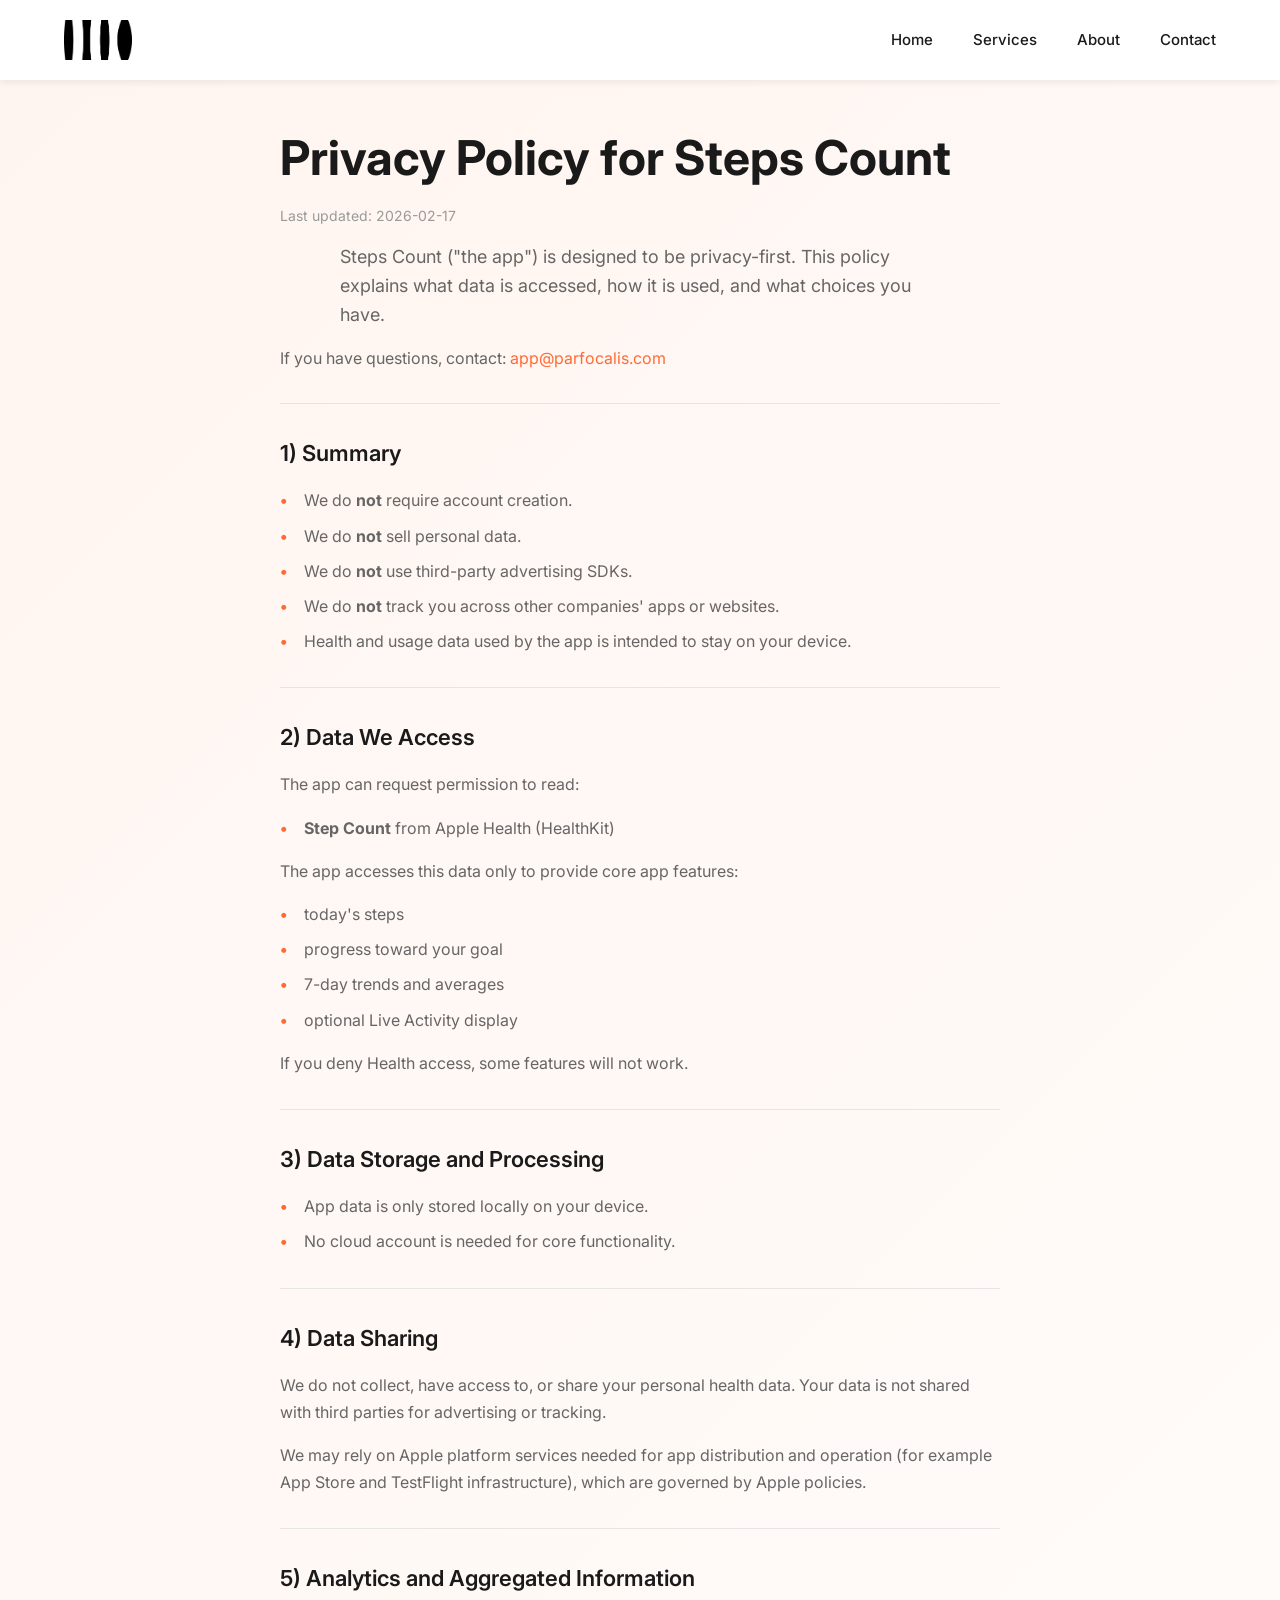
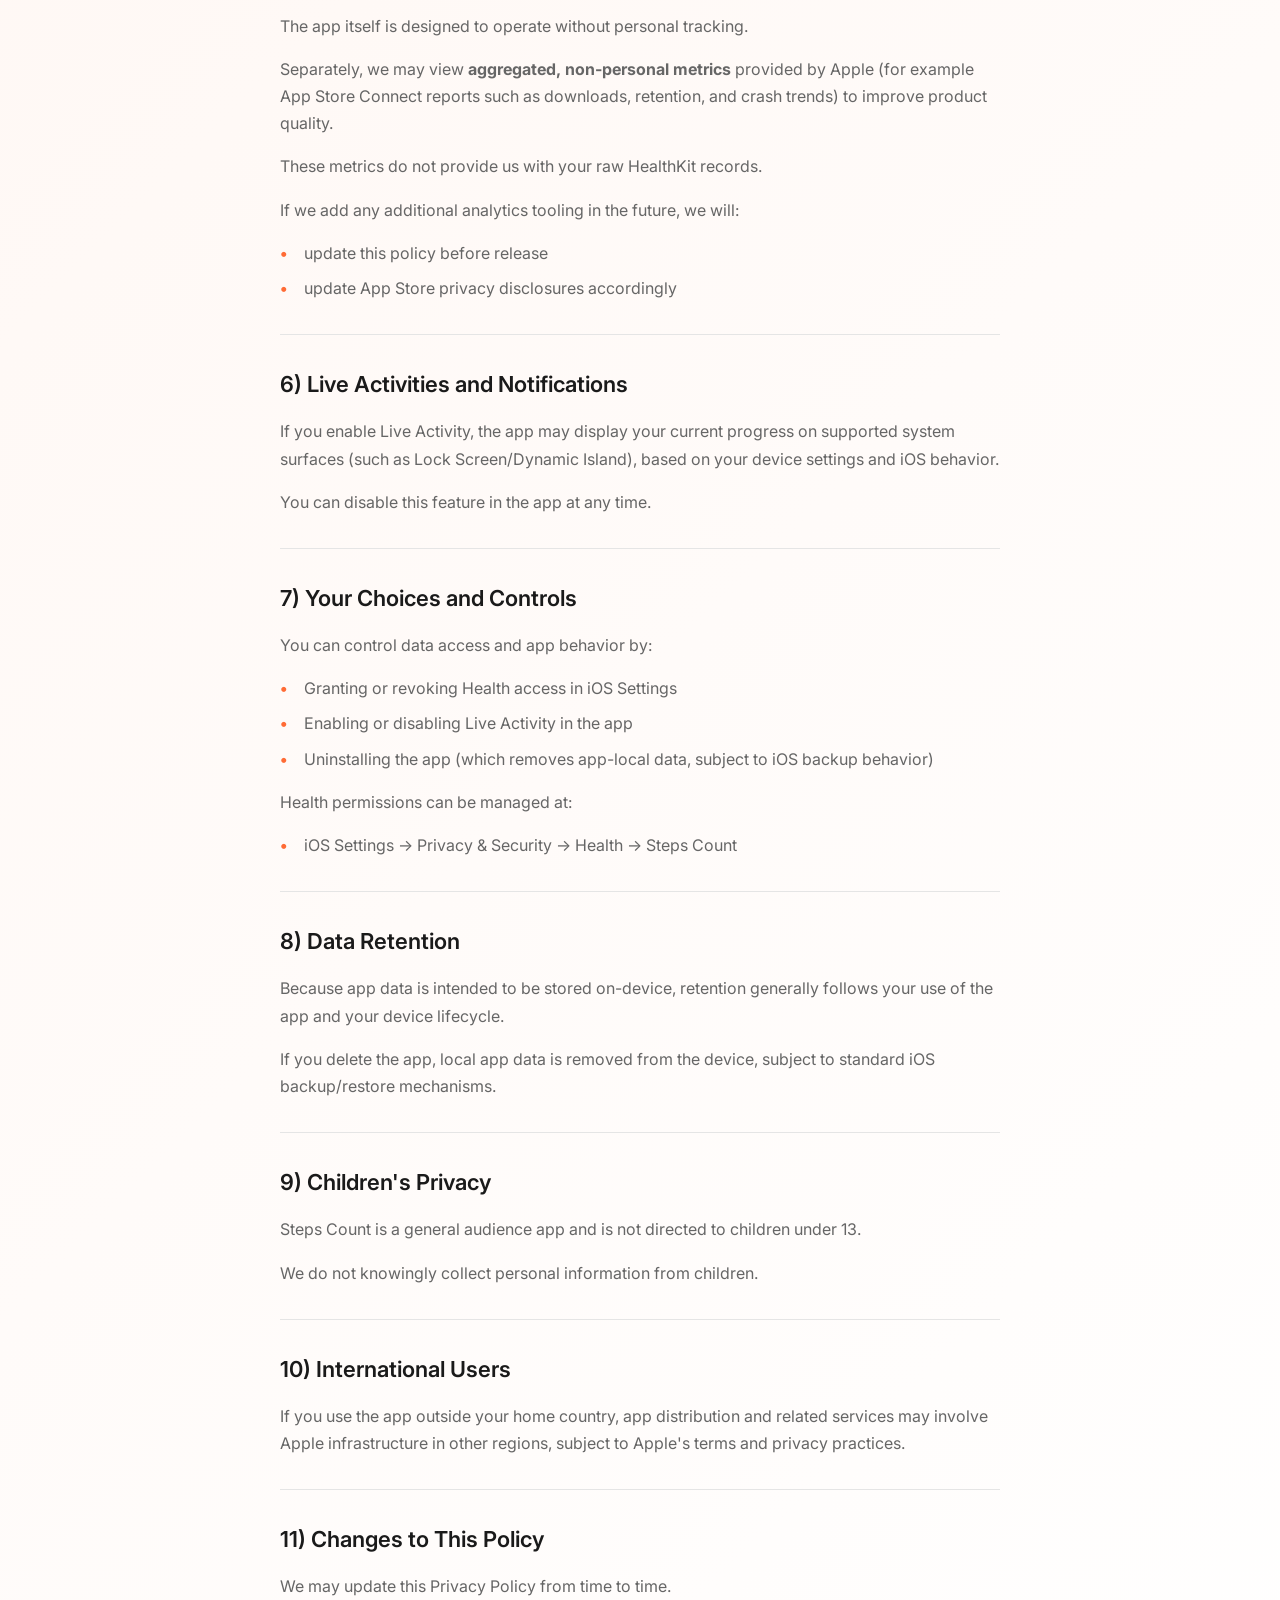
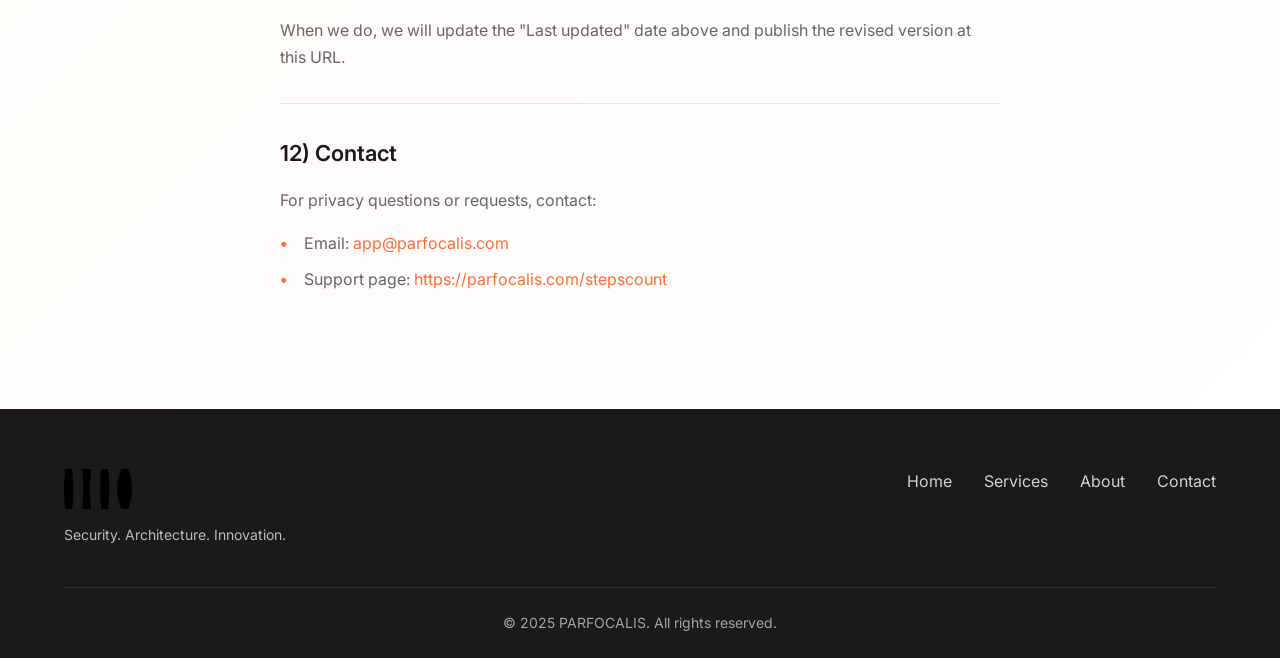
==== stepscount/privacy/index.html @ 031e0982 "added privacy policy page" ====
<!DOCTYPE html>
<html lang="en">
<head>
    <meta charset="UTF-8">
    <meta name="viewport" content="width=device-width, initial-scale=1.0">
    <meta name="description" content="Privacy Policy for Steps Count - Privacy-first step tracking app by PARFOCALIS.">
    <title>Privacy Policy - Steps Count | PARFOCALIS</title>
    <link rel="stylesheet" href="../../styles.css">
    <link rel="preconnect" href="https://fonts.googleapis.com">
    <link rel="preconnect" href="https://fonts.gstatic.com" crossorigin>
    <link href="https://fonts.googleapis.com/css2?family=Inter:wght@300;400;500;600;700&display=swap" rel="stylesheet">
</head>
<body>
    <!-- Navigation -->
    <nav class="navbar" id="navbar">
        <div class="container">
            <div class="nav-wrapper">
                <a href="/" class="logo">
                    <img src="/assets/logo.png" alt="PARFOCALIS" class="logo-img">
                </a>
                <button class="mobile-menu-toggle" id="mobileMenuToggle" aria-label="Toggle menu">
                    <span></span>
                    <span></span>
                    <span></span>
                </button>
                <ul class="nav-menu" id="navMenu">
                    <li><a href="/" class="nav-link">Home</a></li>
                    <li><a href="/#services" class="nav-link">Services</a></li>
                    <li><a href="/#about" class="nav-link">About</a></li>
                    <li><a href="/#contact" class="nav-link">Contact</a></li>
                </ul>
            </div>
        </div>
    </nav>

    <!-- Privacy Policy Content -->
    <main class="privacy-page">
        <div class="container">
            <article class="privacy-content">
                <header class="privacy-header">
                    <h1 class="section-title">Privacy Policy for Steps Count</h1>
                    <p class="privacy-updated">Last updated: 2026-02-17</p>
                    <p class="section-subtitle" style="margin-top: 16px; text-align: left;">
                        Steps Count ("the app") is designed to be privacy-first. This policy explains what data is accessed, how it is used, and what choices you have.
                    </p>
                    <p class="privacy-contact-intro">If you have questions, contact: <a href="mailto:app@parfocalis.com">app@parfocalis.com</a></p>
                </header>

                <hr class="privacy-hr">

                <section class="privacy-section">
                    <h2 class="privacy-h2">1) Summary</h2>
                    <ul class="privacy-list">
                        <li>We do <strong>not</strong> require account creation.</li>
                        <li>We do <strong>not</strong> sell personal data.</li>
                        <li>We do <strong>not</strong> use third-party advertising SDKs.</li>
                        <li>We do <strong>not</strong> track you across other companies' apps or websites.</li>
                        <li>Health and usage data used by the app is intended to stay on your device.</li>
                    </ul>
                </section>

                <hr class="privacy-hr">

                <section class="privacy-section">
                    <h2 class="privacy-h2">2) Data We Access</h2>
                    <p>The app can request permission to read:</p>
                    <ul class="privacy-list">
                        <li><strong>Step Count</strong> from Apple Health (HealthKit)</li>
                    </ul>
                    <p>The app accesses this data only to provide core app features:</p>
                    <ul class="privacy-list">
                        <li>today's steps</li>
                        <li>progress toward your goal</li>
                        <li>7-day trends and averages</li>
                        <li>optional Live Activity display</li>
                    </ul>
                    <p>If you deny Health access, some features will not work.</p>
                </section>

                <hr class="privacy-hr">

                <section class="privacy-section">
                    <h2 class="privacy-h2">3) Data Storage and Processing</h2>
                    <ul class="privacy-list">
                        <li>App data is only stored locally on your device.</li>
                        <li>No cloud account is needed for core functionality.</li>
                    </ul>
                </section>

                <hr class="privacy-hr">

                <section class="privacy-section">
                    <h2 class="privacy-h2">4) Data Sharing</h2>
                    <p>We do not collect, have access to, or share your personal health data. Your data is not shared with third parties for advertising or tracking.</p>
                    <p>We may rely on Apple platform services needed for app distribution and operation (for example App Store and TestFlight infrastructure), which are governed by Apple policies.</p>
                </section>

                <hr class="privacy-hr">

                <section class="privacy-section">
                    <h2 class="privacy-h2">5) Analytics and Aggregated Information</h2>
                    <p>The app itself is designed to operate without personal tracking.</p>
                    <p>Separately, we may view <strong>aggregated, non-personal metrics</strong> provided by Apple (for example App Store Connect reports such as downloads, retention, and crash trends) to improve product quality.</p>
                    <p>These metrics do not provide us with your raw HealthKit records.</p>
                    <p>If we add any additional analytics tooling in the future, we will:</p>
                    <ul class="privacy-list">
                        <li>update this policy before release</li>
                        <li>update App Store privacy disclosures accordingly</li>
                    </ul>
                </section>

                <hr class="privacy-hr">

                <section class="privacy-section">
                    <h2 class="privacy-h2">6) Live Activities and Notifications</h2>
                    <p>If you enable Live Activity, the app may display your current progress on supported system surfaces (such as Lock Screen/Dynamic Island), based on your device settings and iOS behavior.</p>
                    <p>You can disable this feature in the app at any time.</p>
                </section>

                <hr class="privacy-hr">

                <section class="privacy-section">
                    <h2 class="privacy-h2">7) Your Choices and Controls</h2>
                    <p>You can control data access and app behavior by:</p>
                    <ul class="privacy-list">
                        <li>Granting or revoking Health access in iOS Settings</li>
                        <li>Enabling or disabling Live Activity in the app</li>
                        <li>Uninstalling the app (which removes app-local data, subject to iOS backup behavior)</li>
                    </ul>
                    <p>Health permissions can be managed at:</p>
                    <ul class="privacy-list">
                        <li>iOS Settings → Privacy &amp; Security → Health → Steps Count</li>
                    </ul>
                </section>

                <hr class="privacy-hr">

                <section class="privacy-section">
                    <h2 class="privacy-h2">8) Data Retention</h2>
                    <p>Because app data is intended to be stored on-device, retention generally follows your use of the app and your device lifecycle.</p>
                    <p>If you delete the app, local app data is removed from the device, subject to standard iOS backup/restore mechanisms.</p>
                </section>

                <hr class="privacy-hr">

                <section class="privacy-section">
                    <h2 class="privacy-h2">9) Children's Privacy</h2>
                    <p>Steps Count is a general audience app and is not directed to children under 13.</p>
                    <p>We do not knowingly collect personal information from children.</p>
                </section>

                <hr class="privacy-hr">

                <section class="privacy-section">
                    <h2 class="privacy-h2">10) International Users</h2>
                    <p>If you use the app outside your home country, app distribution and related services may involve Apple infrastructure in other regions, subject to Apple's terms and privacy practices.</p>
                </section>

                <hr class="privacy-hr">

                <section class="privacy-section">
                    <h2 class="privacy-h2">11) Changes to This Policy</h2>
                    <p>We may update this Privacy Policy from time to time.</p>
                    <p>When we do, we will update the "Last updated" date above and publish the revised version at this URL.</p>
                </section>

                <hr class="privacy-hr">

                <section class="privacy-section">
                    <h2 class="privacy-h2">12) Contact</h2>
                    <p>For privacy questions or requests, contact:</p>
                    <ul class="privacy-list">
                        <li>Email: <a href="mailto:app@parfocalis.com">app@parfocalis.com</a></li>
                        <li>Support page: <a href="https://parfocalis.com/stepscount">https://parfocalis.com/stepscount</a></li>
                    </ul>
                </section>
            </article>
        </div>
    </main>

    <!-- Footer -->
    <footer class="footer">
        <div class="container">
            <div class="footer-content">
                <div class="footer-brand">
                    <img src="/assets/logo.png" alt="PARFOCALIS" class="footer-logo">
                    <p class="footer-tagline">Security. Architecture. Innovation.</p>
                </div>
                <div class="footer-links">
                    <a href="/">Home</a>
                    <a href="/#services">Services</a>
                    <a href="/#about">About</a>
                    <a href="/#contact">Contact</a>
                </div>
            </div>
            <div class="footer-bottom">
                <p>&copy; 2025 PARFOCALIS. All rights reserved.</p>
            </div>
        </div>
    </footer>

    <script src="/script.js"></script>
</body>
</html>
---- styles.css ----
/* Reset and Base Styles */
* {
    margin: 0;
    padding: 0;
    box-sizing: border-box;
}

:root {
    --primary-color: #FF6B35;
    --primary-dark: #E55A2B;
    --primary-light: #FF8C61;
    --text-dark: #1A1A1A;
    --text-light: #666666;
    --text-lighter: #999999;
    --bg-light: #FAFAFA;
    --bg-white: #FFFFFF;
    --border-color: #E5E5E5;
    --shadow-sm: 0 2px 8px rgba(0, 0, 0, 0.08);
    --shadow-md: 0 4px 16px rgba(0, 0, 0, 0.12);
    --shadow-lg: 0 8px 32px rgba(0, 0, 0, 0.16);
    --transition: all 0.3s cubic-bezier(0.4, 0, 0.2, 1);
}

html {
    scroll-behavior: smooth;
}

body {
    font-family: 'Inter', -apple-system, BlinkMacSystemFont, 'Segoe UI', Roboto, Oxygen, Ubuntu, Cantarell, sans-serif;
    color: var(--text-dark);
    line-height: 1.6;
    overflow-x: hidden;
}

.container {
    max-width: 1200px;
    margin: 0 auto;
    padding: 0 24px;
}

/* Navigation */
.navbar {
    position: fixed;
    top: 0;
    left: 0;
    right: 0;
    background: rgba(255, 255, 255, 0.95);
    backdrop-filter: blur(10px);
    box-shadow: var(--shadow-sm);
    z-index: 1000;
    transition: var(--transition);
}

.navbar.scrolled {
    box-shadow: var(--shadow-md);
}

.nav-wrapper {
    display: flex;
    justify-content: space-between;
    align-items: center;
    padding: 20px 0;
}

.logo {
    text-decoration: none;
    font-weight: 700;
    font-size: 24px;
    color: var(--text-dark);
    transition: var(--transition);
    display: flex;
    align-items: center;
}

.logo-img {
    height: 40px;
    width: auto;
    object-fit: contain;
    transition: var(--transition);
}

.logo:hover .logo-img {
    opacity: 0.8;
}

.logo-text {
    background: linear-gradient(135deg, var(--primary-color), var(--primary-dark));
    -webkit-background-clip: text;
    -webkit-text-fill-color: transparent;
    background-clip: text;
}

.nav-menu {
    display: flex;
    list-style: none;
    gap: 40px;
    align-items: center;
}

.nav-link {
    text-decoration: none;
    color: var(--text-dark);
    font-weight: 500;
    font-size: 15px;
    transition: var(--transition);
    position: relative;
}

.nav-link::after {
    content: '';
    position: absolute;
    bottom: -4px;
    left: 0;
    width: 0;
    height: 2px;
    background: var(--primary-color);
    transition: var(--transition);
}

.nav-link:hover {
    color: var(--primary-color);
}

.nav-link:hover::after {
    width: 100%;
}

.mobile-menu-toggle {
    display: none;
    flex-direction: column;
    gap: 5px;
    background: none;
    border: none;
    cursor: pointer;
    padding: 5px;
}

.mobile-menu-toggle span {
    width: 25px;
    height: 2px;
    background: var(--text-dark);
    transition: var(--transition);
}

/* Hero Section */
.hero {
    min-height: 100vh;
    display: flex;
    align-items: center;
    padding: 120px 0 80px;
    background: linear-gradient(135deg, #FFF5F0 0%, #FFFFFF 100%);
    position: relative;
    overflow: hidden;
}

.hero::before {
    content: '';
    position: absolute;
    top: -50%;
    right: -10%;
    width: 600px;
    height: 600px;
    background: radial-gradient(circle, rgba(255, 107, 53, 0.1) 0%, transparent 70%);
    border-radius: 50%;
}

.hero-content {
    position: relative;
    z-index: 1;
    max-width: 700px;
}

.hero-title {
    font-size: clamp(48px, 8vw, 72px);
    font-weight: 700;
    line-height: 1.1;
    margin-bottom: 24px;
    color: var(--text-dark);
}

.title-line {
    display: block;
}

.hero-subtitle {
    font-size: 20px;
    color: var(--text-light);
    margin-bottom: 40px;
    line-height: 1.6;
}

.hero-buttons {
    display: flex;
    gap: 16px;
    flex-wrap: wrap;
}

.btn {
    display: inline-block;
    padding: 16px 32px;
    border-radius: 8px;
    text-decoration: none;
    font-weight: 600;
    font-size: 16px;
    transition: var(--transition);
    cursor: pointer;
    border: none;
}

.btn-primary {
    background: var(--primary-color);
    color: white;
    box-shadow: var(--shadow-md);
}

.btn-primary:hover {
    background: var(--primary-dark);
    transform: translateY(-2px);
    box-shadow: var(--shadow-lg);
}

.btn-secondary {
    background: transparent;
    color: var(--primary-color);
    border: 2px solid var(--primary-color);
}

.btn-secondary:hover {
    background: var(--primary-color);
    color: white;
    transform: translateY(-2px);
}

.hero-visual {
    position: absolute;
    right: 0;
    top: 50%;
    transform: translateY(-50%);
    width: 40%;
    height: 100%;
    opacity: 0.1;
}

.hero-shape {
    width: 100%;
    height: 100%;
    background: linear-gradient(135deg, var(--primary-color), var(--primary-dark));
    clip-path: polygon(30% 0%, 100% 0%, 100% 100%, 0% 100%);
}

/* Services Section */
.services {
    padding: 100px 0;
    background: var(--bg-white);
}

.section-header {
    text-align: center;
    margin-bottom: 64px;
}

.section-title {
    font-size: clamp(36px, 5vw, 48px);
    font-weight: 700;
    margin-bottom: 16px;
    color: var(--text-dark);
}

.section-subtitle {
    font-size: 18px;
    color: var(--text-light);
    max-width: 600px;
    margin: 0 auto;
}

.services-grid {
    display: grid;
    grid-template-columns: repeat(auto-fit, minmax(280px, 1fr));
    gap: 32px;
    margin-top: 64px;
}

.service-card {
    background: var(--bg-white);
    padding: 40px;
    border-radius: 16px;
    border: 1px solid var(--border-color);
    transition: var(--transition);
    cursor: pointer;
}

.service-card:hover {
    transform: translateY(-8px);
    box-shadow: var(--shadow-lg);
    border-color: var(--primary-color);
}

.service-icon {
    width: 64px;
    height: 64px;
    background: linear-gradient(135deg, rgba(255, 107, 53, 0.1), rgba(255, 107, 53, 0.05));
    border-radius: 12px;
    display: flex;
    align-items: center;
    justify-content: center;
    margin-bottom: 24px;
    color: var(--primary-color);
}

.service-icon svg {
    width: 32px;
    height: 32px;
}

.service-title {
    font-size: 24px;
    font-weight: 600;
    margin-bottom: 16px;
    color: var(--text-dark);
}

.service-description {
    color: var(--text-light);
    line-height: 1.7;
}

/* About Section */
.about {
    padding: 100px 0;
    background: var(--bg-light);
}

.about-content {
    max-width: 800px;
    margin: 0 auto;
}

.about-text {
    text-align: center;
}

.about-description {
    font-size: 18px;
    color: var(--text-light);
    margin-bottom: 24px;
    line-height: 1.8;
}

.about-stats {
    display: flex;
    justify-content: center;
    gap: 64px;
    margin-top: 48px;
    flex-wrap: wrap;
}

.stat-item {
    text-align: center;
}

.stat-number {
    font-size: 48px;
    font-weight: 700;
    color: var(--primary-color);
    margin-bottom: 8px;
}

.stat-label {
    font-size: 14px;
    color: var(--text-light);
    text-transform: uppercase;
    letter-spacing: 1px;
}

/* Contact Section */
.contact {
    padding: 100px 0;
    background: var(--bg-white);
}

.contact-content {
    max-width: 800px;
    margin: 64px auto 0;
}

.contact-info {
    display: grid;
    grid-template-columns: repeat(auto-fit, minmax(300px, 1fr));
    gap: 32px;
}

.contact-item {
    display: flex;
    gap: 24px;
    padding: 32px;
    background: var(--bg-light);
    border-radius: 16px;
    transition: var(--transition);
}

.contact-item:hover {
    transform: translateY(-4px);
    box-shadow: var(--shadow-md);
}

.contact-icon {
    width: 56px;
    height: 56px;
    background: linear-gradient(135deg, var(--primary-color), var(--primary-dark));
    border-radius: 12px;
    display: flex;
    align-items: center;
    justify-content: center;
    color: white;
    flex-shrink: 0;
}

.contact-icon svg {
    width: 24px;
    height: 24px;
}

.contact-details h3 {
    font-size: 18px;
    font-weight: 600;
    margin-bottom: 8px;
    color: var(--text-dark);
}

.contact-details a {
    color: var(--primary-color);
    text-decoration: none;
    font-size: 16px;
    transition: var(--transition);
}

.contact-details a:hover {
    color: var(--primary-dark);
    text-decoration: underline;
}

/* Footer */
.footer {
    background: var(--text-dark);
    color: white;
    padding: 60px 0 24px;
}

.footer-content {
    display: flex;
    justify-content: space-between;
    align-items: flex-start;
    margin-bottom: 40px;
    flex-wrap: wrap;
    gap: 32px;
}

.footer-logo {
    height: 40px;
    width: auto;
    max-width: 200px;
    object-fit: contain;
    margin-bottom: 8px;
}

.footer-brand .logo-text {
    background: linear-gradient(135deg, var(--primary-color), var(--primary-light));
    -webkit-background-clip: text;
    -webkit-text-fill-color: transparent;
    background-clip: text;
    font-size: 24px;
    font-weight: 700;
    display: block;
    margin-bottom: 8px;
}

.footer-tagline {
    color: rgba(255, 255, 255, 0.7);
    font-size: 14px;
}

.footer-links {
    display: flex;
    gap: 32px;
    flex-wrap: wrap;
}

.footer-links a {
    color: rgba(255, 255, 255, 0.8);
    text-decoration: none;
    transition: var(--transition);
}

.footer-links a:hover {
    color: var(--primary-color);
}

.footer-bottom {
    text-align: center;
    padding-top: 24px;
    border-top: 1px solid rgba(255, 255, 255, 0.1);
    color: rgba(255, 255, 255, 0.6);
    font-size: 14px;
}

/* Responsive Design */
@media (max-width: 768px) {
    .mobile-menu-toggle {
        display: flex;
    }

    .nav-menu {
        position: fixed;
        top: 70px;
        left: 0;
        right: 0;
        background: white;
        flex-direction: column;
        padding: 24px;
        box-shadow: var(--shadow-lg);
        transform: translateX(-100%);
        transition: var(--transition);
        gap: 24px;
    }

    .nav-menu.active {
        transform: translateX(0);
    }

    .hero {
        text-align: center;
        padding: 100px 0 60px;
    }

    .hero-content {
        max-width: 100%;
    }

    .hero-visual {
        display: none;
    }

    .hero-buttons {
        justify-content: center;
    }

    .services-grid {
        grid-template-columns: 1fr;
    }

    .about-stats {
        gap: 32px;
    }

    .contact-info {
        grid-template-columns: 1fr;
    }

    .footer-content {
        flex-direction: column;
        text-align: center;
    }

    .footer-links {
        justify-content: center;
    }
}

@media (max-width: 480px) {
    .container {
        padding: 0 16px;
    }

    .hero-title {
        font-size: 40px;
    }

    .hero-subtitle {
        font-size: 18px;
    }

    .btn {
        padding: 14px 24px;
        font-size: 14px;
    }

    .service-card {
        padding: 32px 24px;
    }

    .section-title {
        font-size: 32px;
    }
}

/* Privacy Policy Page */
.privacy-page {
    padding: 120px 0 100px;
    background: linear-gradient(135deg, #FFF5F0 0%, #FFFFFF 100%);
    min-height: 100vh;
}

.privacy-content {
    max-width: 720px;
    margin: 0 auto;
}

.privacy-header {
    margin-bottom: 8px;
}

.privacy-header .section-title {
    margin-bottom: 8px;
}

.privacy-updated {
    font-size: 14px;
    color: var(--text-lighter);
    margin-bottom: 0;
}

.privacy-contact-intro {
    margin-top: 16px;
    color: var(--text-light);
    font-size: 16px;
}

.privacy-contact-intro a {
    color: var(--primary-color);
    text-decoration: none;
}

.privacy-contact-intro a:hover {
    color: var(--primary-dark);
    text-decoration: underline;
}

.privacy-hr {
    border: none;
    border-top: 1px solid var(--border-color);
    margin: 32px 0;
}

.privacy-section {
    margin-bottom: 8px;
}

.privacy-h2 {
    font-size: 22px;
    font-weight: 600;
    color: var(--text-dark);
    margin-bottom: 16px;
}

.privacy-section p {
    color: var(--text-light);
    font-size: 16px;
    line-height: 1.7;
    margin-bottom: 16px;
}

.privacy-section p:last-child {
    margin-bottom: 0;
}

.privacy-list {
    list-style: none;
    margin: 0 0 16px 0;
    padding: 0;
}

.privacy-list li {
    color: var(--text-light);
    font-size: 16px;
    line-height: 1.7;
    padding-left: 24px;
    position: relative;
    margin-bottom: 8px;
}

.privacy-list li::before {
    content: '•';
    color: var(--primary-color);
    font-weight: 700;
    position: absolute;
    left: 0;
}

.privacy-list li:last-child {
    margin-bottom: 0;
}

.privacy-content a {
    color: var(--primary-color);
    text-decoration: none;
}

.privacy-content a:hover {
    color: var(--primary-dark);
    text-decoration: underline;
}
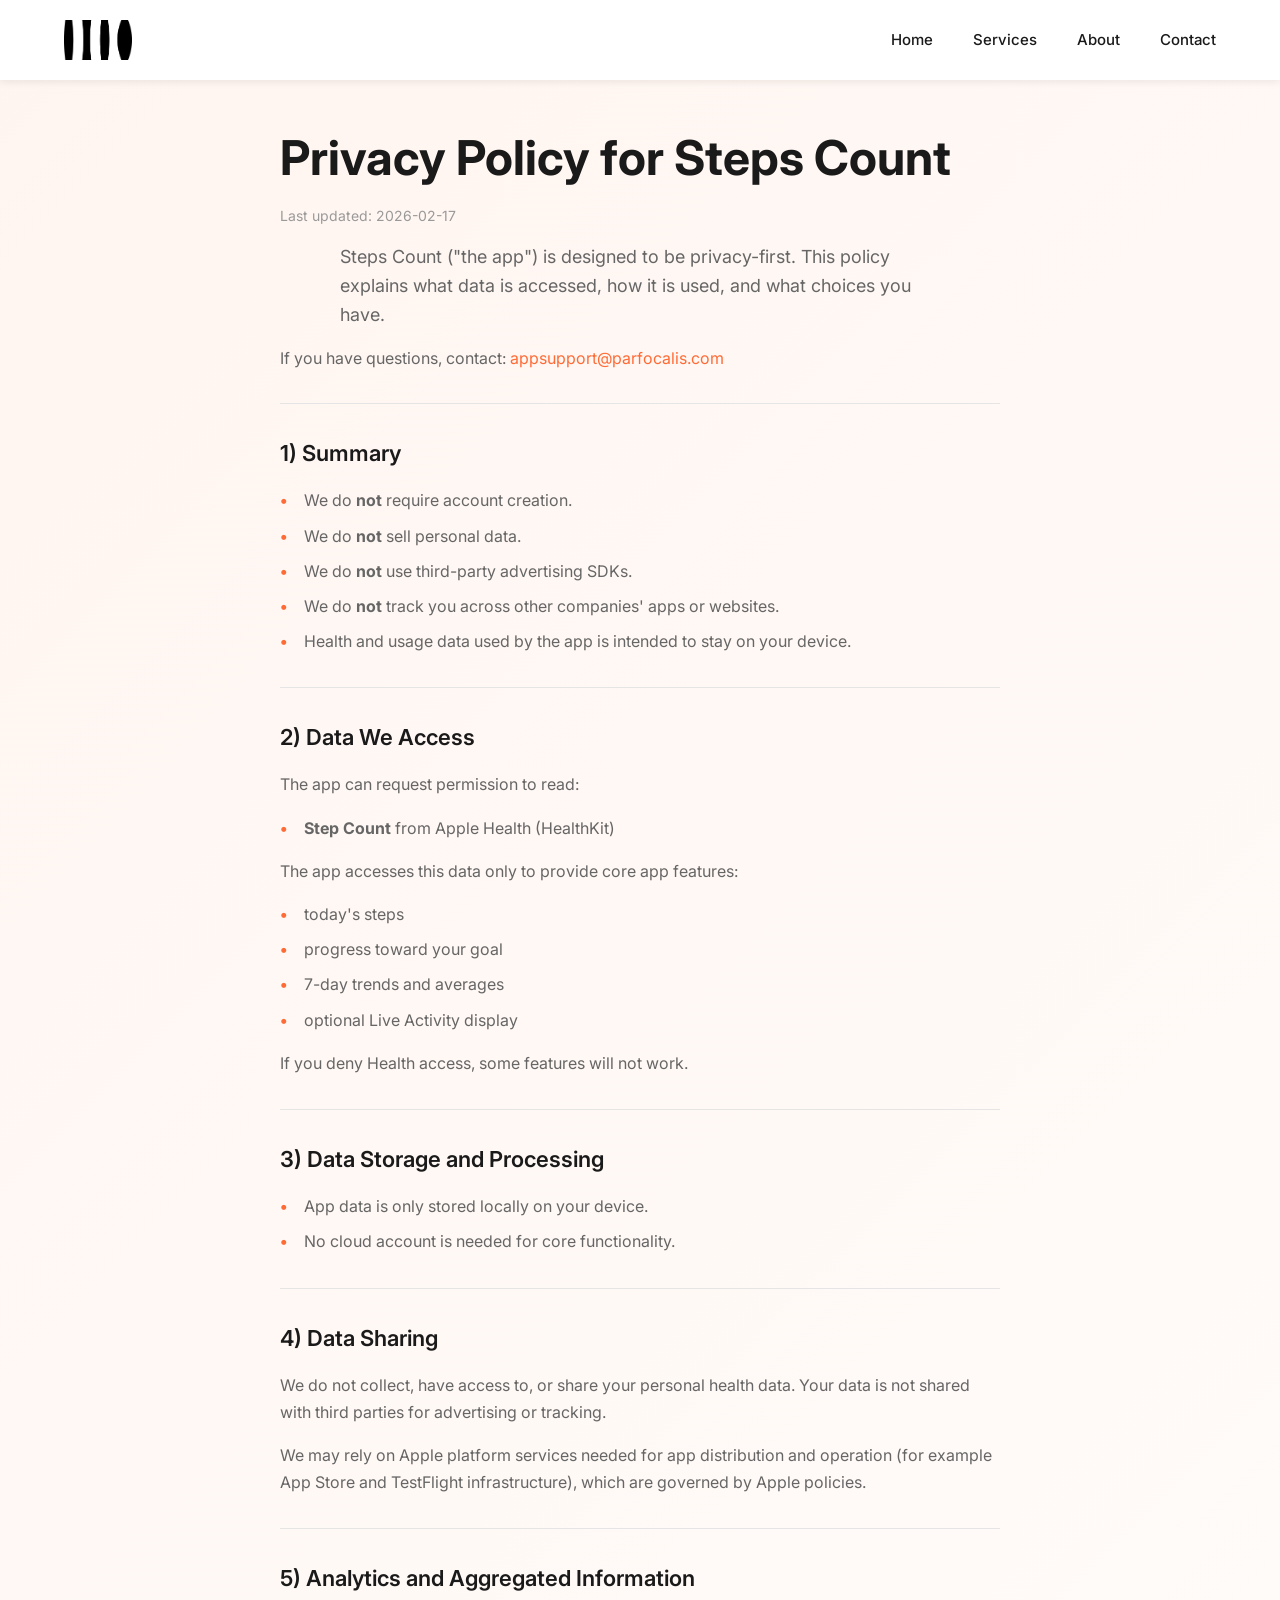
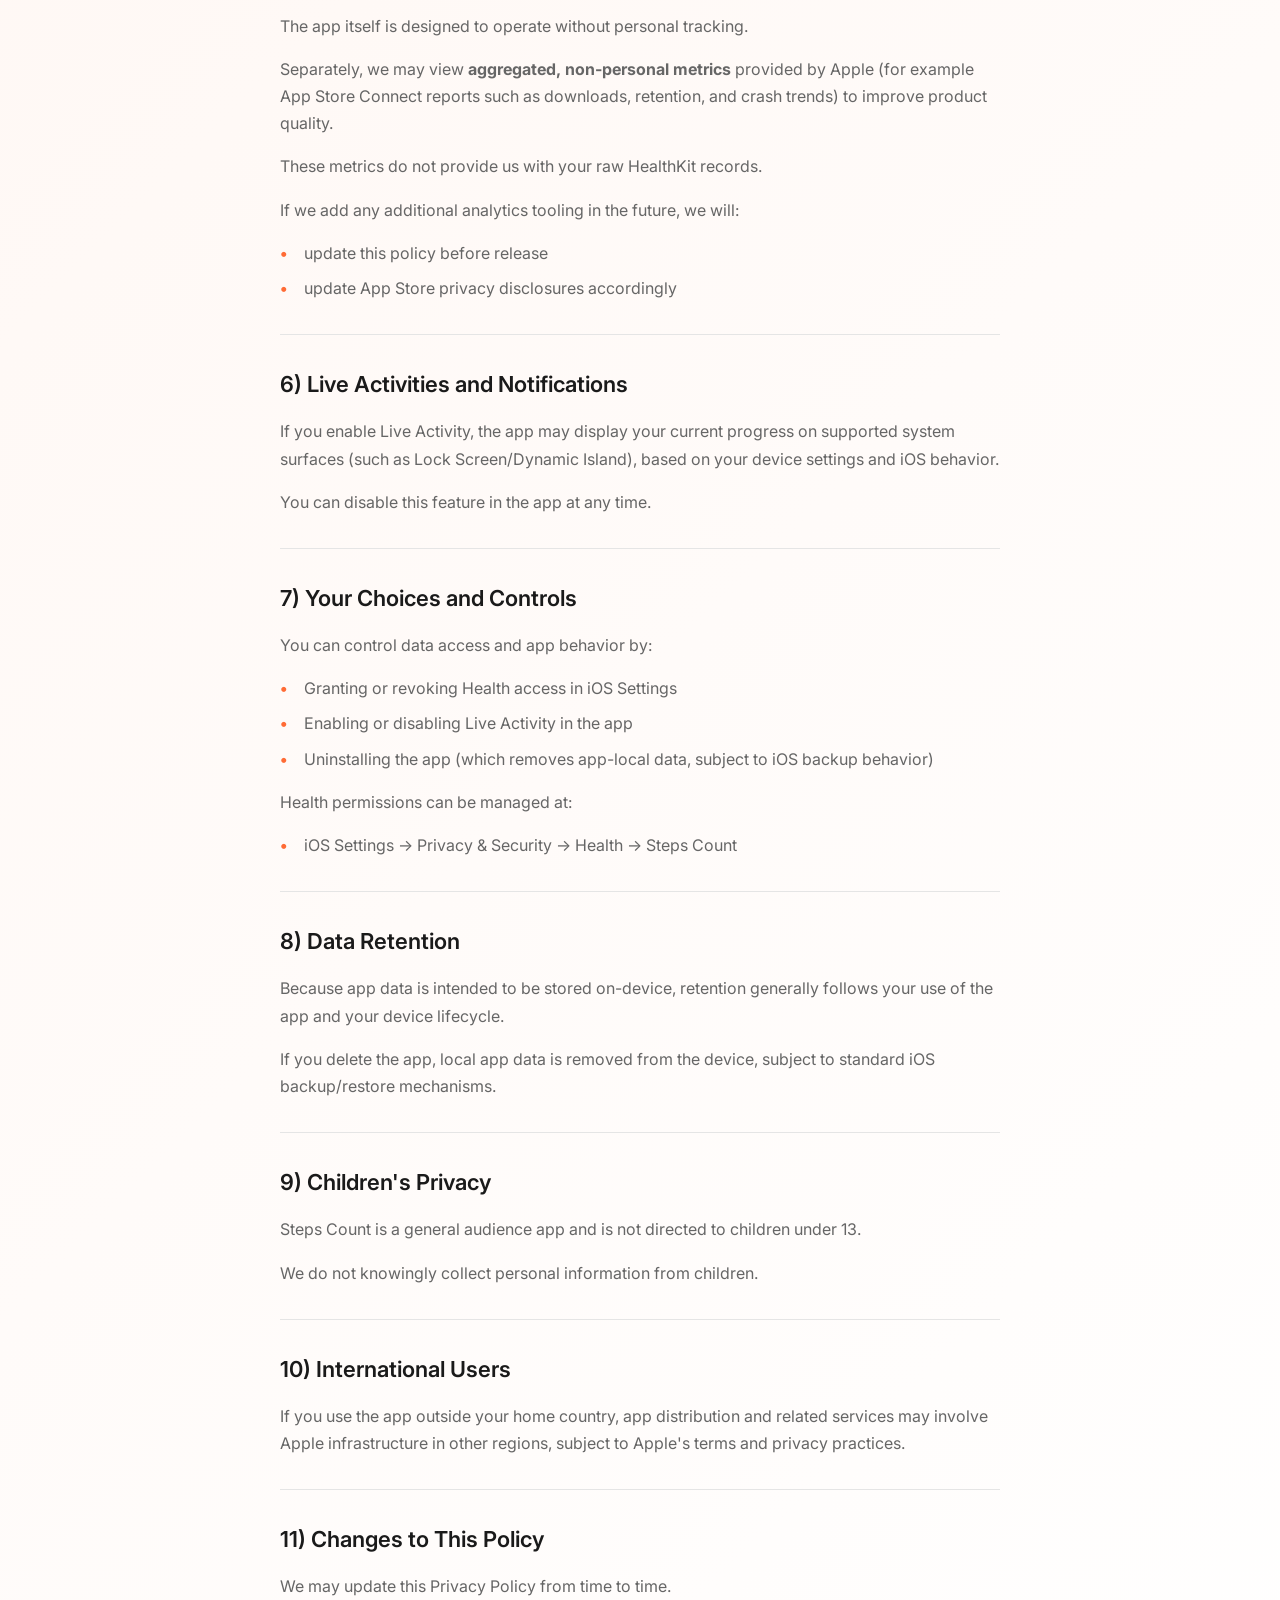
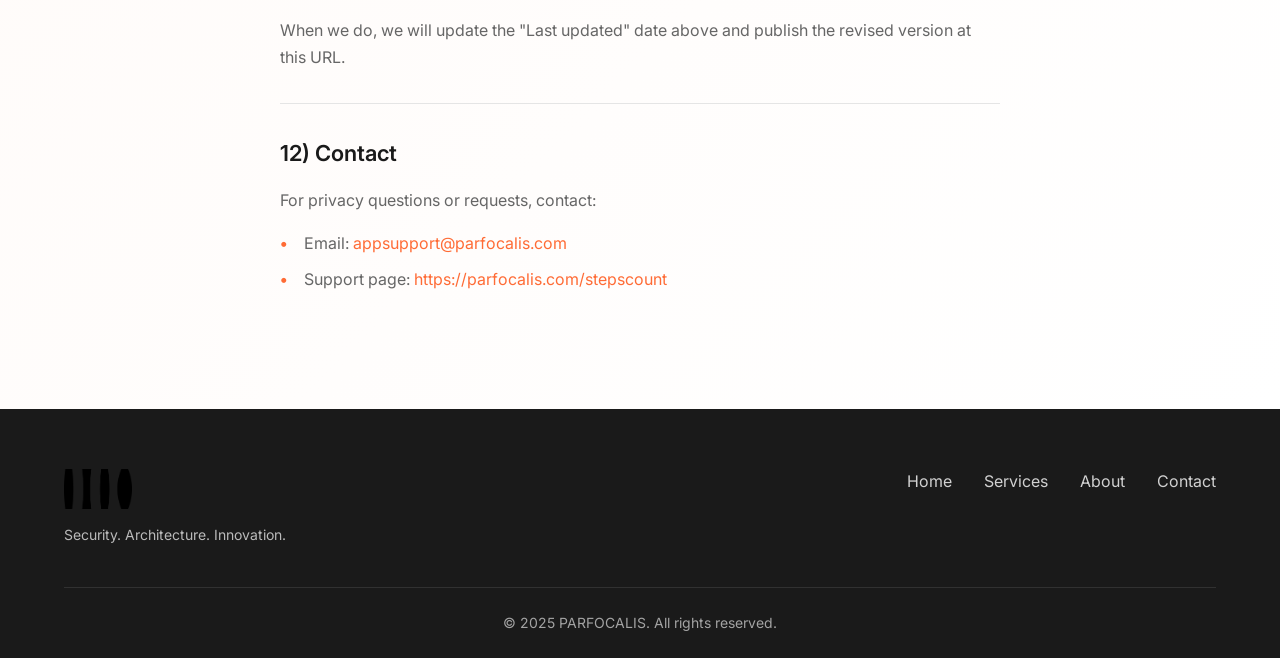
==== commit 1abfa2b6: "added support page" ====
--- a/stepscount/privacy/index.html
+++ b/stepscount/privacy/index.html
@@ -43,7 +43,7 @@
                     <p class="section-subtitle" style="margin-top: 16px; text-align: left;">
                         Steps Count ("the app") is designed to be privacy-first. This policy explains what data is accessed, how it is used, and what choices you have.
                     </p>
-                    <p class="privacy-contact-intro">If you have questions, contact: <a href="mailto:app@parfocalis.com">app@parfocalis.com</a></p>
+                    <p class="privacy-contact-intro">If you have questions, contact: <a href="mailto:appsupport@parfocalis.com">appsupport@parfocalis.com</a></p>
                 </header>
 
                 <hr class="privacy-hr">
@@ -170,7 +170,7 @@
                     <h2 class="privacy-h2">12) Contact</h2>
                     <p>For privacy questions or requests, contact:</p>
                     <ul class="privacy-list">
-                        <li>Email: <a href="mailto:app@parfocalis.com">app@parfocalis.com</a></li>
+                        <li>Email: <a href="mailto:appsupport@parfocalis.com">appsupport@parfocalis.com</a></li>
                         <li>Support page: <a href="https://parfocalis.com/stepscount">https://parfocalis.com/stepscount</a></li>
                     </ul>
                 </section>
